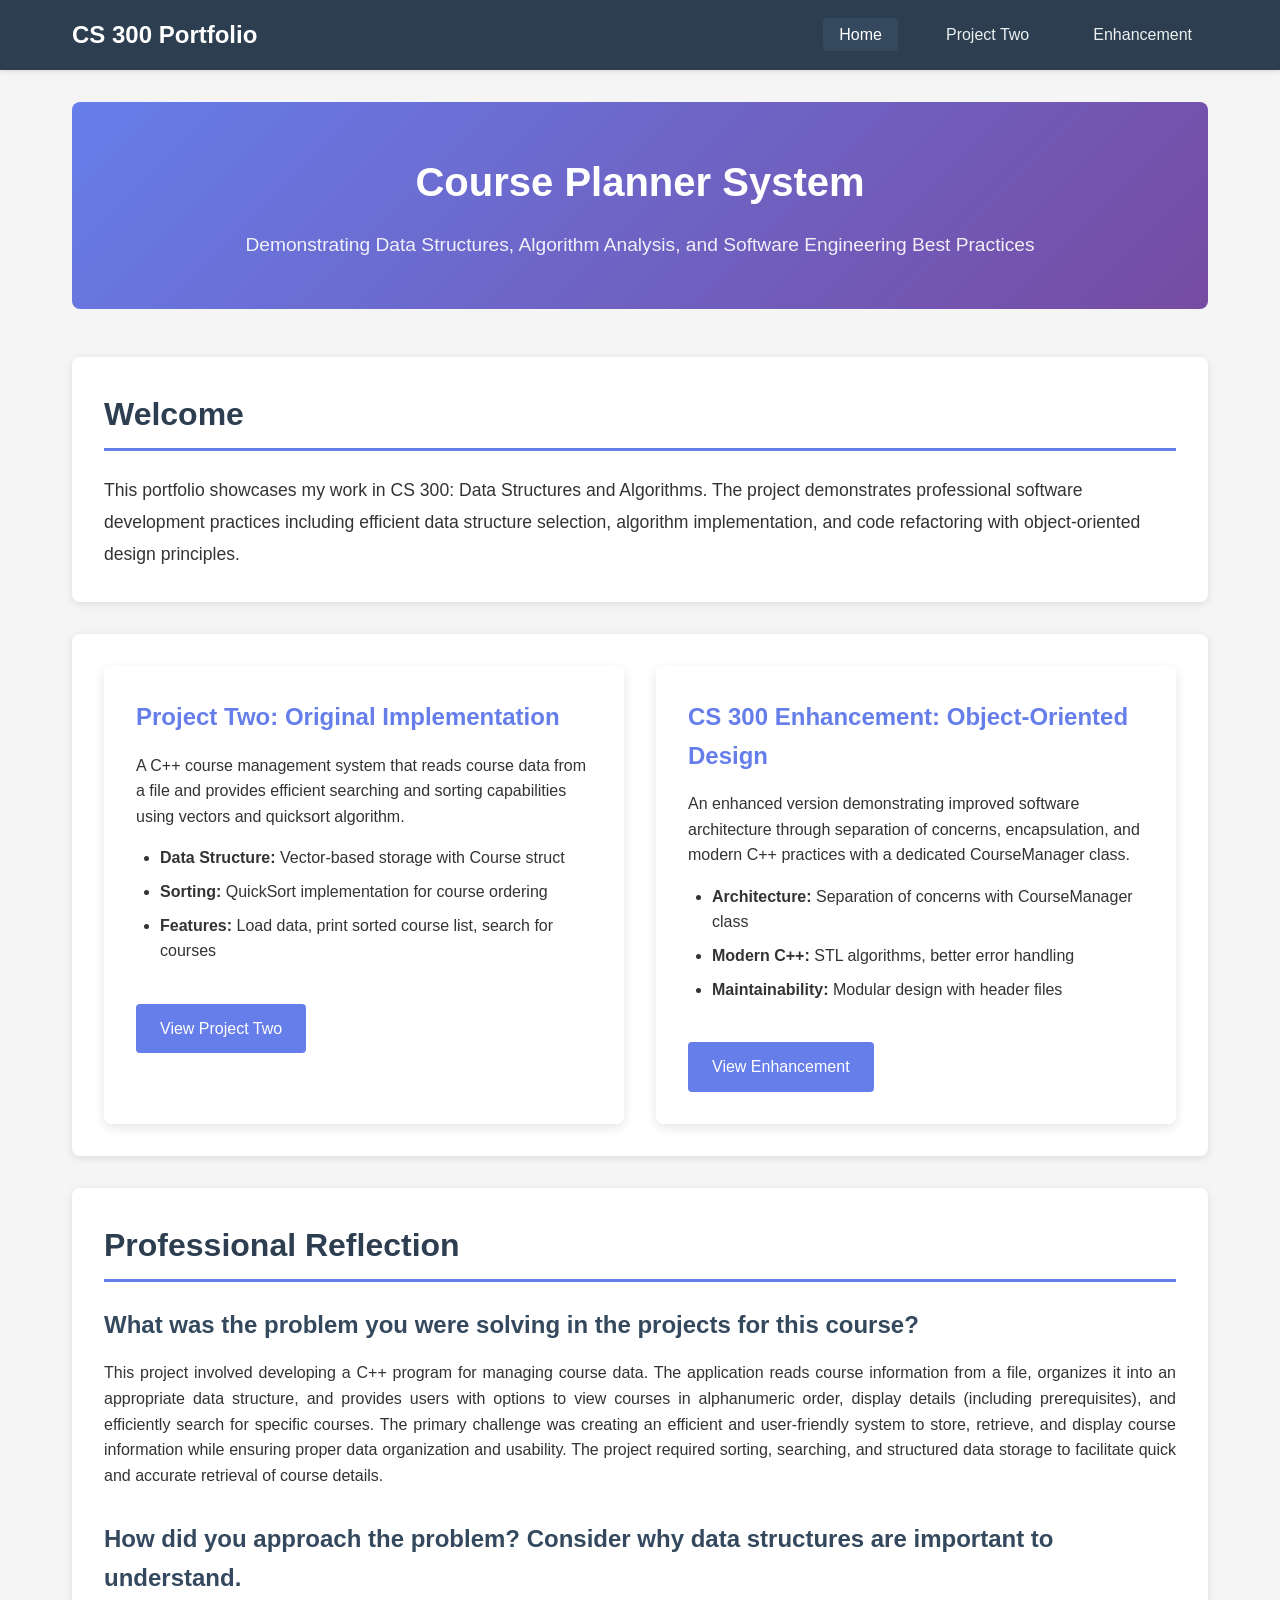
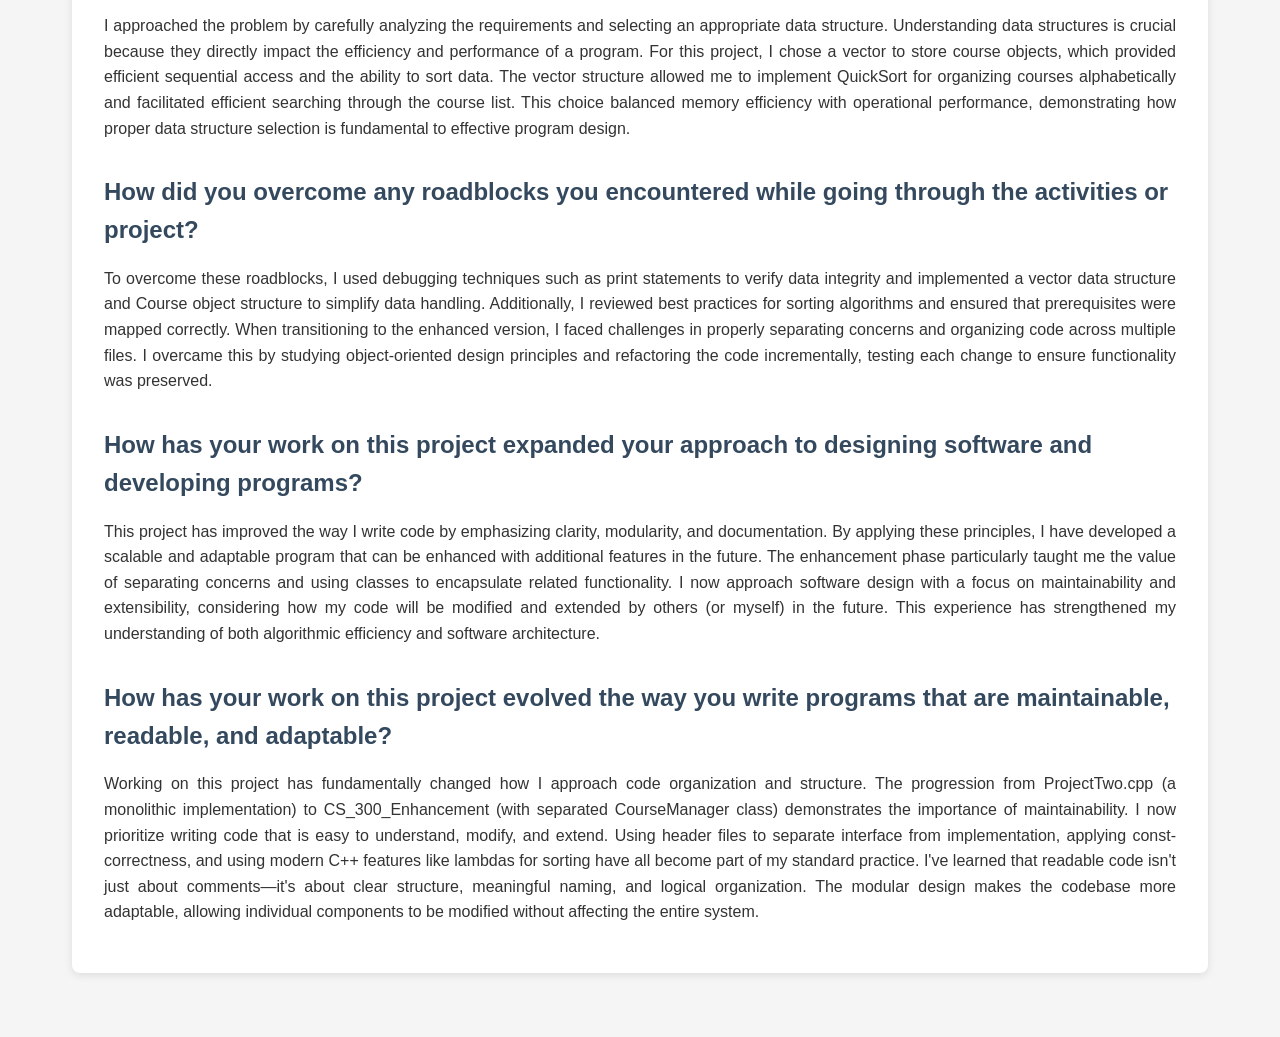
==== index.html @ 59babec9 "Create GitHub Pages site comparing ProjectTwo.cpp and CS_300_Enhancement Co-authored-by: bzermeno <1" ====
<!DOCTYPE html>
<html lang="en">
<head>
    <meta charset="UTF-8">
    <meta name="viewport" content="width=device-width, initial-scale=1.0">
    <title>CS 300 Portfolio - Course Planner System</title>
    <link rel="stylesheet" href="style.css">
</head>
<body>
    <nav class="navbar">
        <div class="nav-container">
            <h1 class="nav-title">CS 300 Portfolio</h1>
            <ul class="nav-menu">
                <li><a href="index.html" class="active">Home</a></li>
                <li><a href="project-two.html">Project Two</a></li>
                <li><a href="enhancement.html">Enhancement</a></li>
            </ul>
        </div>
    </nav>

    <main class="container">
        <header class="hero">
            <h1>Course Planner System</h1>
            <p class="subtitle">Demonstrating Data Structures, Algorithm Analysis, and Software Engineering Best Practices</p>
        </header>

        <section class="intro">
            <h2>Welcome</h2>
            <p>This portfolio showcases my work in CS 300: Data Structures and Algorithms. The project demonstrates professional software development practices including efficient data structure selection, algorithm implementation, and code refactoring with object-oriented design principles.</p>
        </section>

        <section class="projects-grid">
            <div class="project-card">
                <h3>Project Two: Original Implementation</h3>
                <p>A C++ course management system that reads course data from a file and provides efficient searching and sorting capabilities using vectors and quicksort algorithm.</p>
                <ul>
                    <li><strong>Data Structure:</strong> Vector-based storage with Course struct</li>
                    <li><strong>Sorting:</strong> QuickSort implementation for course ordering</li>
                    <li><strong>Features:</strong> Load data, print sorted course list, search for courses</li>
                </ul>
                <a href="project-two.html" class="btn">View Project Two</a>
            </div>

            <div class="project-card">
                <h3>CS 300 Enhancement: Object-Oriented Design</h3>
                <p>An enhanced version demonstrating improved software architecture through separation of concerns, encapsulation, and modern C++ practices with a dedicated CourseManager class.</p>
                <ul>
                    <li><strong>Architecture:</strong> Separation of concerns with CourseManager class</li>
                    <li><strong>Modern C++:</strong> STL algorithms, better error handling</li>
                    <li><strong>Maintainability:</strong> Modular design with header files</li>
                </ul>
                <a href="enhancement.html" class="btn">View Enhancement</a>
            </div>
        </section>

        <section class="reflection">
            <h2>Professional Reflection</h2>
            
            <div class="reflection-section">
                <h3>What was the problem you were solving in the projects for this course?</h3>
                <p>This project involved developing a C++ program for managing course data. The application reads course information from a file, organizes it into an appropriate data structure, and provides users with options to view courses in alphanumeric order, display details (including prerequisites), and efficiently search for specific courses. The primary challenge was creating an efficient and user-friendly system to store, retrieve, and display course information while ensuring proper data organization and usability. The project required sorting, searching, and structured data storage to facilitate quick and accurate retrieval of course details.</p>
            </div>

            <div class="reflection-section">
                <h3>How did you approach the problem? Consider why data structures are important to understand.</h3>
                <p>I approached the problem by carefully analyzing the requirements and selecting an appropriate data structure. Understanding data structures is crucial because they directly impact the efficiency and performance of a program. For this project, I chose a vector to store course objects, which provided efficient sequential access and the ability to sort data. The vector structure allowed me to implement QuickSort for organizing courses alphabetically and facilitated efficient searching through the course list. This choice balanced memory efficiency with operational performance, demonstrating how proper data structure selection is fundamental to effective program design.</p>
            </div>

            <div class="reflection-section">
                <h3>How did you overcome any roadblocks you encountered while going through the activities or project?</h3>
                <p>To overcome these roadblocks, I used debugging techniques such as print statements to verify data integrity and implemented a vector data structure and Course object structure to simplify data handling. Additionally, I reviewed best practices for sorting algorithms and ensured that prerequisites were mapped correctly. When transitioning to the enhanced version, I faced challenges in properly separating concerns and organizing code across multiple files. I overcame this by studying object-oriented design principles and refactoring the code incrementally, testing each change to ensure functionality was preserved.</p>
            </div>

            <div class="reflection-section">
                <h3>How has your work on this project expanded your approach to designing software and developing programs?</h3>
                <p>This project has improved the way I write code by emphasizing clarity, modularity, and documentation. By applying these principles, I have developed a scalable and adaptable program that can be enhanced with additional features in the future. The enhancement phase particularly taught me the value of separating concerns and using classes to encapsulate related functionality. I now approach software design with a focus on maintainability and extensibility, considering how my code will be modified and extended by others (or myself) in the future. This experience has strengthened my understanding of both algorithmic efficiency and software architecture.</p>
            </div>

            <div class="reflection-section">
                <h3>How has your work on this project evolved the way you write programs that are maintainable, readable, and adaptable?</h3>
                <p>Working on this project has fundamentally changed how I approach code organization and structure. The progression from ProjectTwo.cpp (a monolithic implementation) to CS_300_Enhancement (with separated CourseManager class) demonstrates the importance of maintainability. I now prioritize writing code that is easy to understand, modify, and extend. Using header files to separate interface from implementation, applying const-correctness, and using modern C++ features like lambdas for sorting have all become part of my standard practice. I've learned that readable code isn't just about comments—it's about clear structure, meaningful naming, and logical organization. The modular design makes the codebase more adaptable, allowing individual components to be modified without affecting the entire system.</p>
            </div>
        </section>
    </main>

</body>
</html>
---- style.css ----
/* Reset and Base Styles */
* {
    margin: 0;
    padding: 0;
    box-sizing: border-box;
}

body {
    font-family: -apple-system, BlinkMacSystemFont, 'Segoe UI', Roboto, 'Helvetica Neue', Arial, sans-serif;
    line-height: 1.6;
    color: #333;
    background-color: #f5f5f5;
}

/* Navigation */
.navbar {
    background-color: #2c3e50;
    padding: 1rem 0;
    box-shadow: 0 2px 4px rgba(0,0,0,0.1);
    position: sticky;
    top: 0;
    z-index: 100;
}

.nav-container {
    max-width: 1200px;
    margin: 0 auto;
    padding: 0 2rem;
    display: flex;
    justify-content: space-between;
    align-items: center;
}

.nav-title {
    color: #fff;
    font-size: 1.5rem;
    font-weight: 600;
}

.nav-menu {
    list-style: none;
    display: flex;
    gap: 2rem;
}

.nav-menu a {
    color: #ecf0f1;
    text-decoration: none;
    font-weight: 500;
    transition: color 0.3s ease;
    padding: 0.5rem 1rem;
    border-radius: 4px;
}

.nav-menu a:hover,
.nav-menu a.active {
    color: #fff;
    background-color: #34495e;
}

/* Container */
.container {
    max-width: 1200px;
    margin: 0 auto;
    padding: 2rem;
}

/* Hero Section */
.hero {
    text-align: center;
    padding: 3rem 0;
    background: linear-gradient(135deg, #667eea 0%, #764ba2 100%);
    color: white;
    border-radius: 8px;
    margin-bottom: 3rem;
}

.hero h1 {
    font-size: 2.5rem;
    margin-bottom: 1rem;
}

.subtitle {
    font-size: 1.2rem;
    opacity: 0.9;
}

/* Sections */
section {
    background-color: white;
    padding: 2rem;
    margin-bottom: 2rem;
    border-radius: 8px;
    box-shadow: 0 2px 8px rgba(0,0,0,0.1);
}

section h2 {
    color: #2c3e50;
    margin-bottom: 1.5rem;
    font-size: 2rem;
    border-bottom: 3px solid #667eea;
    padding-bottom: 0.5rem;
}

section h3 {
    color: #34495e;
    margin-bottom: 1rem;
    margin-top: 1.5rem;
    font-size: 1.5rem;
}

/* Project Cards Grid */
.projects-grid {
    display: grid;
    grid-template-columns: repeat(auto-fit, minmax(300px, 1fr));
    gap: 2rem;
    padding: 2rem;
}

.project-card {
    background-color: white;
    padding: 2rem;
    border-radius: 8px;
    box-shadow: 0 4px 12px rgba(0,0,0,0.1);
    transition: transform 0.3s ease, box-shadow 0.3s ease;
}

.project-card:hover {
    transform: translateY(-5px);
    box-shadow: 0 6px 20px rgba(0,0,0,0.15);
}

.project-card h3 {
    color: #667eea;
    margin-top: 0;
}

.project-card ul {
    margin: 1rem 0 1.5rem 1.5rem;
}

.project-card li {
    margin-bottom: 0.5rem;
}

/* Buttons */
.btn {
    display: inline-block;
    padding: 0.75rem 1.5rem;
    background-color: #667eea;
    color: white;
    text-decoration: none;
    border-radius: 4px;
    transition: background-color 0.3s ease;
    font-weight: 500;
    margin-top: 1rem;
}

.btn:hover {
    background-color: #5568d3;
}

.btn-secondary {
    background-color: #95a5a6;
}

.btn-secondary:hover {
    background-color: #7f8c8d;
}

/* Code Blocks */
pre {
    background-color: #f8f9fa;
    border: 1px solid #dee2e6;
    border-radius: 4px;
    padding: 1rem;
    overflow-x: auto;
    margin: 1rem 0;
}

code {
    font-family: 'Courier New', Courier, monospace;
    font-size: 0.9rem;
    color: #e83e8c;
}

pre code {
    color: #333;
}

/* Feature Lists */
.feature-list {
    list-style: none;
    padding: 0;
}

.feature-list li {
    padding: 0.75rem 0;
    border-bottom: 1px solid #ecf0f1;
}

.feature-list li:last-child {
    border-bottom: none;
}

.feature-list strong {
    color: #667eea;
}

/* Reflection Section */
.reflection-section {
    margin-bottom: 2rem;
}

.reflection-section:last-child {
    margin-bottom: 0;
}

.reflection-section p {
    margin-bottom: 1rem;
    text-align: justify;
}

/* Details Section */
.details {
    background-color: #f8f9fa;
    padding: 1.5rem;
    border-left: 4px solid #667eea;
    margin: 1rem 0;
    border-radius: 4px;
}

/* Architecture Diagram */
.architecture-diagram {
    background-color: #f8f9fa;
    padding: 2rem;
    border-radius: 4px;
    margin: 1.5rem 0;
    font-family: monospace;
    overflow-x: auto;
}

/* Intro Section */
.intro {
    background-color: white;
}

.intro h2 {
    color: #2c3e50;
}

.intro p {
    font-size: 1.1rem;
    line-height: 1.8;
}

/* Footer */
footer {
    text-align: center;
    padding: 2rem;
    background-color: #2c3e50;
    color: #ecf0f1;
    margin-top: 3rem;
}

/* Responsive Design */
@media (max-width: 768px) {
    .nav-container {
        flex-direction: column;
        gap: 1rem;
    }
    
    .nav-menu {
        flex-direction: column;
        gap: 0.5rem;
        text-align: center;
    }
    
    .hero h1 {
        font-size: 2rem;
    }
    
    .projects-grid {
        grid-template-columns: 1fr;
    }
    
    .container {
        padding: 1rem;
    }
}
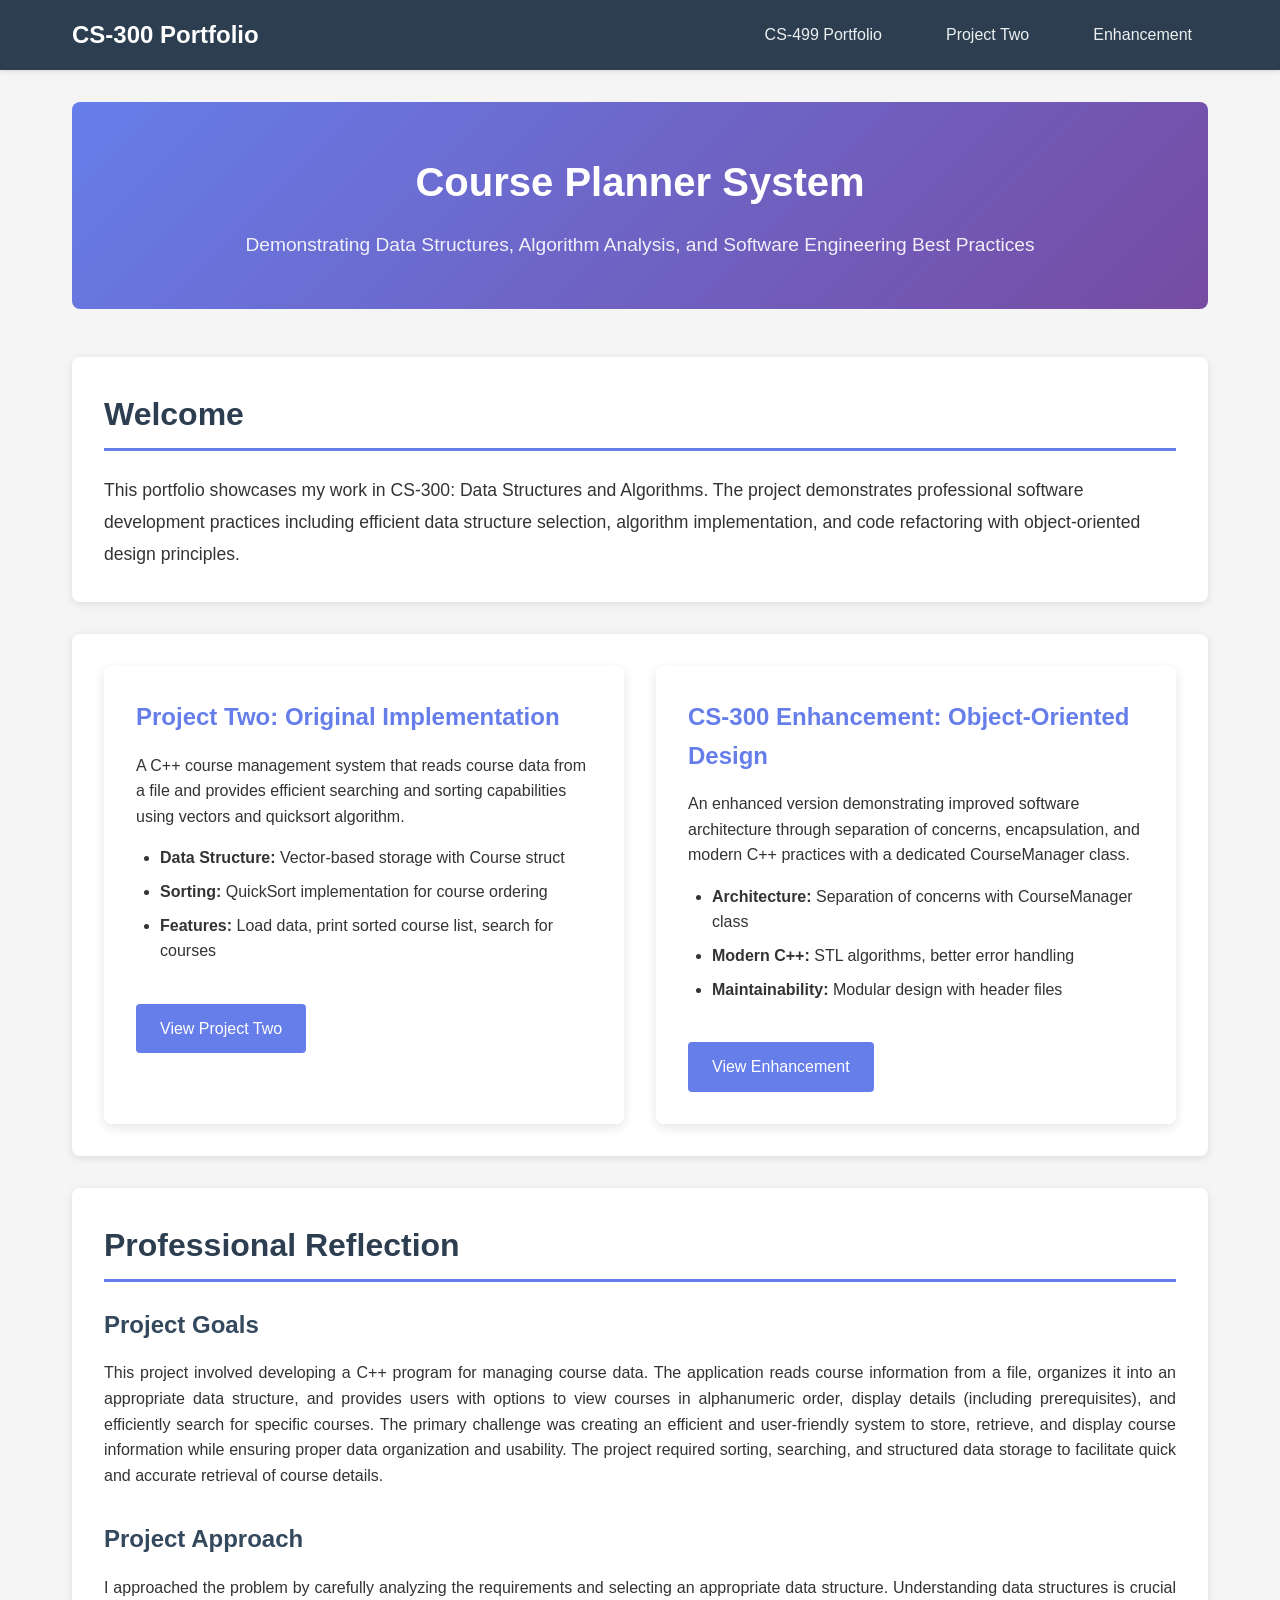
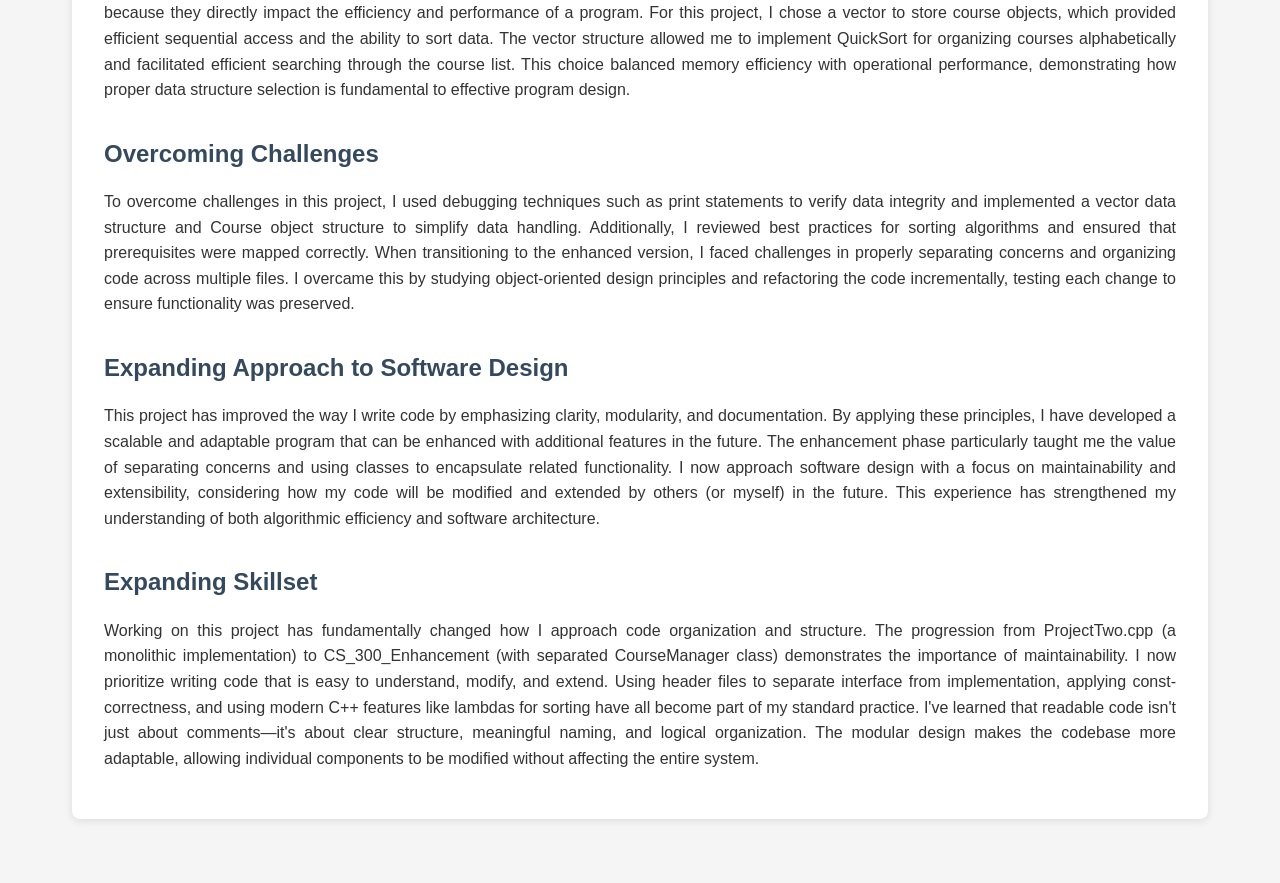
==== commit aa257e8c: "Update titles and headings for consistency" ====
--- a/index.html
+++ b/index.html
@@ -3,15 +3,15 @@
 <head>
     <meta charset="UTF-8">
     <meta name="viewport" content="width=device-width, initial-scale=1.0">
-    <title>CS 300 Portfolio - Course Planner System</title>
+    <title>CS-300 Portfolio: Course Planner System</title>
     <link rel="stylesheet" href="style.css">
 </head>
 <body>
     <nav class="navbar">
         <div class="nav-container">
-            <h1 class="nav-title">CS 300 Portfolio</h1>
+            <h1 class="nav-title">CS-300 Portfolio</h1>
             <ul class="nav-menu">
-                <li><a href="index.html" class="active">Home</a></li>
+                <li><a href="https://bzermeno.github.io/">CS-499 Portfolio</a></li>
                 <li><a href="project-two.html">Project Two</a></li>
                 <li><a href="enhancement.html">Enhancement</a></li>
             </ul>
@@ -26,7 +26,7 @@
 
         <section class="intro">
             <h2>Welcome</h2>
-            <p>This portfolio showcases my work in CS 300: Data Structures and Algorithms. The project demonstrates professional software development practices including efficient data structure selection, algorithm implementation, and code refactoring with object-oriented design principles.</p>
+            <p>This portfolio showcases my work in CS-300: Data Structures and Algorithms. The project demonstrates professional software development practices including efficient data structure selection, algorithm implementation, and code refactoring with object-oriented design principles.</p>
         </section>
 
         <section class="projects-grid">
@@ -42,7 +42,7 @@
             </div>
 
             <div class="project-card">
-                <h3>CS 300 Enhancement: Object-Oriented Design</h3>
+                <h3>CS-300 Enhancement: Object-Oriented Design</h3>
                 <p>An enhanced version demonstrating improved software architecture through separation of concerns, encapsulation, and modern C++ practices with a dedicated CourseManager class.</p>
                 <ul>
                     <li><strong>Architecture:</strong> Separation of concerns with CourseManager class</li>
@@ -57,27 +57,27 @@
             <h2>Professional Reflection</h2>
             
             <div class="reflection-section">
-                <h3>What was the problem you were solving in the projects for this course?</h3>
+                <h3>Project Goals</h3>
                 <p>This project involved developing a C++ program for managing course data. The application reads course information from a file, organizes it into an appropriate data structure, and provides users with options to view courses in alphanumeric order, display details (including prerequisites), and efficiently search for specific courses. The primary challenge was creating an efficient and user-friendly system to store, retrieve, and display course information while ensuring proper data organization and usability. The project required sorting, searching, and structured data storage to facilitate quick and accurate retrieval of course details.</p>
             </div>
 
             <div class="reflection-section">
-                <h3>How did you approach the problem? Consider why data structures are important to understand.</h3>
+                <h3>Project Approach</h3>
                 <p>I approached the problem by carefully analyzing the requirements and selecting an appropriate data structure. Understanding data structures is crucial because they directly impact the efficiency and performance of a program. For this project, I chose a vector to store course objects, which provided efficient sequential access and the ability to sort data. The vector structure allowed me to implement QuickSort for organizing courses alphabetically and facilitated efficient searching through the course list. This choice balanced memory efficiency with operational performance, demonstrating how proper data structure selection is fundamental to effective program design.</p>
             </div>
 
             <div class="reflection-section">
-                <h3>How did you overcome any roadblocks you encountered while going through the activities or project?</h3>
-                <p>To overcome these roadblocks, I used debugging techniques such as print statements to verify data integrity and implemented a vector data structure and Course object structure to simplify data handling. Additionally, I reviewed best practices for sorting algorithms and ensured that prerequisites were mapped correctly. When transitioning to the enhanced version, I faced challenges in properly separating concerns and organizing code across multiple files. I overcame this by studying object-oriented design principles and refactoring the code incrementally, testing each change to ensure functionality was preserved.</p>
+                <h3>Overcoming Challenges</h3>
+                <p>To overcome challenges in this project, I used debugging techniques such as print statements to verify data integrity and implemented a vector data structure and Course object structure to simplify data handling. Additionally, I reviewed best practices for sorting algorithms and ensured that prerequisites were mapped correctly. When transitioning to the enhanced version, I faced challenges in properly separating concerns and organizing code across multiple files. I overcame this by studying object-oriented design principles and refactoring the code incrementally, testing each change to ensure functionality was preserved.</p>
             </div>
 
             <div class="reflection-section">
-                <h3>How has your work on this project expanded your approach to designing software and developing programs?</h3>
+                <h3>Expanding Approach to Software Design</h3>
                 <p>This project has improved the way I write code by emphasizing clarity, modularity, and documentation. By applying these principles, I have developed a scalable and adaptable program that can be enhanced with additional features in the future. The enhancement phase particularly taught me the value of separating concerns and using classes to encapsulate related functionality. I now approach software design with a focus on maintainability and extensibility, considering how my code will be modified and extended by others (or myself) in the future. This experience has strengthened my understanding of both algorithmic efficiency and software architecture.</p>
             </div>
 
             <div class="reflection-section">
-                <h3>How has your work on this project evolved the way you write programs that are maintainable, readable, and adaptable?</h3>
+                <h3>Expanding Skillset</h3>
                 <p>Working on this project has fundamentally changed how I approach code organization and structure. The progression from ProjectTwo.cpp (a monolithic implementation) to CS_300_Enhancement (with separated CourseManager class) demonstrates the importance of maintainability. I now prioritize writing code that is easy to understand, modify, and extend. Using header files to separate interface from implementation, applying const-correctness, and using modern C++ features like lambdas for sorting have all become part of my standard practice. I've learned that readable code isn't just about comments—it's about clear structure, meaningful naming, and logical organization. The modular design makes the codebase more adaptable, allowing individual components to be modified without affecting the entire system.</p>
             </div>
         </section>
